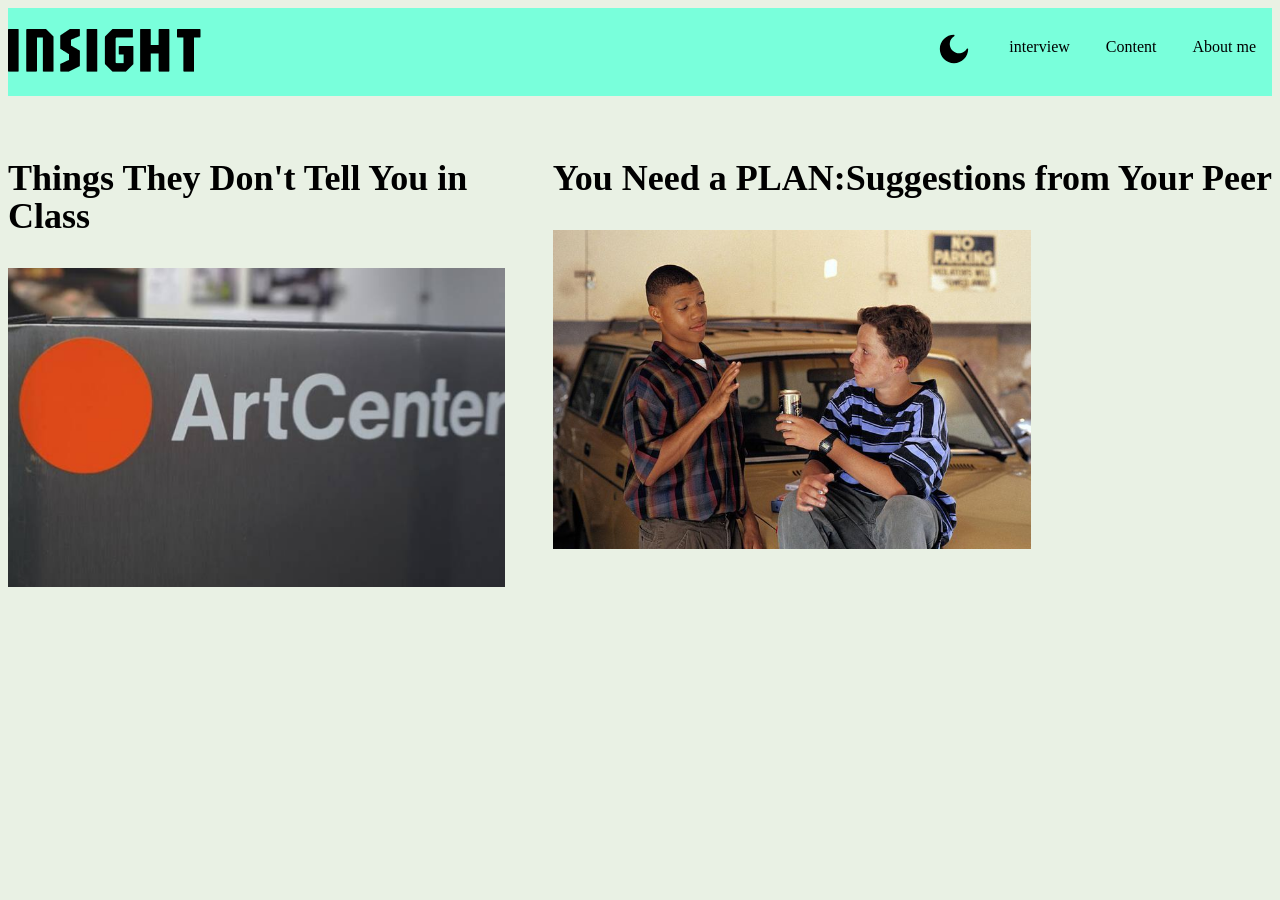
==== homepage.html @ 10795c7b "First commit" ====
<!DOCTYPE html>
<html lang="en">

<head>
    <meta charset="utf-8">
        <link href="https://fonts.googleapis.com/css2?family=Jockey+One&display=swap" rel="stylesheet">
    	<link href="css.css" rel="stylesheet" type="text/css">

        <script src="https://ajax.googleapis.com/ajax/libs/jquery/3.5.1/jquery.min.js"></script>
	<script src="js/scripts.js"></script>
    </head>

    <body>
        <div class="nav">

            <div class="logo">
            <a href="homepage.html">
            <img src="img/INSIGHT.png" alt="Logo">
            </a>
            </div>

            <div class="darkmode">
            
            <button class="mode-btn  js-mode">
            <svg width="34" height="34" viewBox="0 0 34 34" fill="none" xmlns="http://www.w3.org/2000/svg">
            <path d="M17 29.1667C24.8243 29.1667 31.1667 22.8243 31.1667 15C31.1667 14.3441 30.1835 14.235 29.8449 14.7974C29.1228 15.9936 28.1379 17.0097 26.9649 17.7688C25.7918 18.528 24.4614 19.0102 23.0744 19.179C21.6874 19.3479 20.2802 19.1988 18.9593 18.7432C17.6385 18.2876 16.4386 17.5374 15.4506 16.5494C14.4626 15.5614 13.7124 14.3616 13.2568 13.0407C12.8012 11.7198 12.6522 10.3126 12.821 8.92558C12.9898 7.53858 13.472 6.20818 14.2312 5.03516C14.9903 3.86213 16.0064 2.87725 17.2026 2.15509C17.765 1.81509 17.6559 0.833344 17 0.833344C9.17576 0.833344 2.83334 7.17576 2.83334 15C2.83334 22.8243 9.17576 29.1667 17 29.1667Z" fill="black"/>
            </svg>
            </button>

            <button class="ham js-menu">
            <svg width="29" height="27" viewBox="0 0 29 27" fill="none" xmlns="http://www.w3.org/2000/svg">
            <path d="M26.9792 21.5833C27.573 21.5836 28.144 21.8124 28.5738 22.2222C29.0037 22.632 29.2593 23.1915 29.2879 23.7847C29.3164 24.3779 29.1156 24.9593 28.7271 25.4085C28.3387 25.8577 27.7923 26.1402 27.2012 26.1975L26.9792 26.2083H2.3125C1.71862 26.208 1.14762 25.9793 0.717821 25.5695C0.288016 25.1596 0.0323565 24.6002 0.00381676 24.007C-0.0247229 23.4138 0.176046 22.8323 0.56452 22.3832C0.952995 21.934 1.4994 21.6514 2.0905 21.5941L2.3125 21.5833H26.9792ZM26.9792 10.7917C27.5925 10.7917 28.1807 11.0353 28.6144 11.469C29.048 11.9027 29.2917 12.4909 29.2917 13.1042C29.2917 13.7175 29.048 14.3057 28.6144 14.7394C28.1807 15.173 27.5925 15.4167 26.9792 15.4167H2.3125C1.69919 15.4167 1.11099 15.173 0.677316 14.7394C0.243638 14.3057 0 13.7175 0 13.1042C0 12.4909 0.243638 11.9027 0.677316 11.469C1.11099 11.0353 1.69919 10.7917 2.3125 10.7917H26.9792ZM26.9792 0C27.5925 0 28.1807 0.243638 28.6144 0.677316C29.048 1.11099 29.2917 1.69919 29.2917 2.3125C29.2917 2.92581 29.048 3.51401 28.6144 3.94769C28.1807 4.38136 27.5925 4.625 26.9792 4.625H2.3125C1.69919 4.625 1.11099 4.38136 0.677316 3.94769C0.243638 3.51401 0 2.92581 0 2.3125C0 1.69919 0.243638 1.11099 0.677316 0.677316C1.11099 0.243638 1.69919 0 2.3125 0H26.9792Z" fill="black"/>
            </svg>
            </button>


            </div>

        <nav class="site-nav">
            <ul>
                <li><a href="#">interview</a></li>
                <li><a href="#">Content</a></li>
                <li><a href="#">About me</a></li>
            </ul>
        </nav>
        </div>

        <div class="HOME">

        <a href="index.html" class="HOMEC1">
            <div class="HOME_title">
            <h2>Things They Don't Tell You in Class</h2>
            </div>
            <div class="HOME_titleimg">
            <img src="img/ACCD.png" alt="ACCD IMG" class="ACCD">
            </div>
        </a>


        <a href="index.html" class="HOMEC1">
            <div class="HOME_title">
            <h2>You Need a PLAN:Suggestions from Your Peer</h2>
            </div>
            <div class="HOME_titleimg">
            <img src="img/Peer.png" alt="ACCD IMG">
            </div>
        </a>

        </div>
    </body>
</html>
---- css.css ----
:root{
    --color-bgblue:#79FFDB;
    --color-bggreem:#E9F1E4;
    --color-green:#354920;
    --color-font:#000000;
    --color-highlight:#FDEBEB;
}

body.dark-mode {
    --color-bgblue: #2F4E46;
    --color-bggreem: #0E1206;
    --color-green: #a8d5a2;
    --color-font:#F3F3F3;
    --color-highlight:#5A4647;
}






body{
    background: var(--color-bggreem);
    color:var(--color-font);
}


.nav{
    
    display: flex;
    flex-wrap: wrap; 
    padding:16px 0px;
    background-color: var(--color-bgblue);
    align-items: center;
    @media screen and (min-width: 850px) {
       display:grid;
		grid-template-columns: auto 1fr auto;
         
    }
}
    

.darkmode{
    margin-left: auto;
    display: flex;
    
}

.js-mode{
    background-color: var(--color-bgblue);
    outline: none;
    border: none;
}

.ham{
     display: none;
     background-color: var(--color-bgblue);
    outline: none;
    border: none;

      @media screen and (max-width: 850px) {
		display: flex;
	 }
}

.darkmode svg{
    padding-right: 1rem;
}

.site-nav{
    width: 100%;    
    margin-bottom: 0;
    display: none;
    
    @media screen and (min-width: 850px) {
        width: auto;        
        margin-left: auto; 
        display: flex;
         
    }
}

body.show-menu .site-nav {
    display: block;
}
    

.site-nav ul {
    
    padding: 0;
    margin: 0;
       @media screen and (min-width: 850px) {
        display: inline-block;  
        margin-bottom: 0;
        
    }
}

a {
    text-decoration: none;
    border-radius: 25px;
    color:var(--color-font);
    padding: 0;
    
}


.site-nav li{
    padding: 0;
    display: block;
    border-bottom: 1.5px solid #000;
    padding: 14px 16px;
    margin-bottom: 10px;
    text-align: center;
    background-color: none;
    list-style-type: none;
       @media screen and (min-width: 850px) {
        display: inline-block; 
        border-bottom: 0px solid #000;       
    }
}

h1{
    font-size: 4rem;
    font-family: "Jockey One";
    font-weight: 400;
    line-height: 105%;
    margin-bottom: 8px;
    

    @media screen and (min-width: 850px) {
		font-family: "Jockey One";
        font-size: 6rem;
        font-weight: 400;
        line-height: 105%;
        margin-left: 4rem;
        margin-right: 4rem;
	}
}

.subtitle{
    display: flex;
    font-family: "Inter UI";
    font-size: 0.9375rem;
    font-style: normal;
    font-weight: 400;
    @media screen and (min-width: 850px) {
        font-size: 1.5rem;
        font-style: normal;
        font-weight: 400;
        line-height: normal;
        margin-left: 4rem;
    margin-right: 4rem;
	}
}

.date{
    margin-left: auto;
    
}

.introduction{
    font-family: Inter;
    font-size: 1rem;
    font-weight: 700;
    
     @media screen and (min-width: 850px) {
        width: 50rem;
        font-size: 1.3125rem;
        font-style: normal;
        font-weight: 700;
        text-align: center;
        margin-left: 4rem;
    margin-right: 4rem;
     }
}

.interviewpeople {
    padding: 16px 20px;
    list-style-type: none;
    
    @media screen and (min-width: 850px) {
		display: grid;
		grid-template-columns: 1fr 1fr;
		align-items: center;
		margin-left: var(--margin-outside);
		margin-right: var(--margin-outside);
		border-radius: 1rem;
		padding-top: 3rem;
		max-width: var(--max-width);
        margin-left: 4rem;
    margin-right: 4rem;
	}
    
}

.interview ul {
    display: grid;
    grid-template-columns: auto auto;  
    justify-content: center;
    align-items: center;
    list-style-type: none;
    padding: 0;
    gap: 1rem;
}

.interviewimg img{
    width: 4.875rem;
    height: 4.875rem;
    flex-shrink: 0;
    aspect-ratio: 1/1;
    border: 1.5px solid #000;
}

.interviewtitle{
     text-align: center;
     border-bottom: 1.5px solid #000;
     font-weight: bold;
}

.question1{
    background-color: var(--color-bgblue);
    padding-bottom: 4rem;
    padding-top:4rem;
    justify-content: center;
    display: grid;
    @media screen and (min-width: 850px) {
       width:100%;
       padding-top:12rem;
       padding-bottom:12rem;
       
     }
    
}

.question1 h3{
    margin-left: 3rem;
    margin-bottom: 0.3rem;
    flex:1;
    @media screen and (min-width: 850px) {
        font-family: "Jockey One";
        font-size: 2rem;
        font-style: normal;
        font-weight: 400;
        margin-left: 4rem;
    margin-right: 4rem;
     }
}

.question1 h2{
    margin-left: 3rem;
    font-family: Inter;
    font-size: 2.25rem;
    font-style: normal;
    margin-top: 0.3rem;
    font-weight: 700;
    @media screen and (min-width: 850px) {
        font-family: "Jockey One";
        font-size: 4rem;
        font-style: normal;
        font-weight: 400;
        line-height: normal;
        margin-left: 4rem;
    margin-right: 4rem;
     }
}

.Jerry{
    display: flex;
    flex-direction: column;
    align-items: flex-start;
    gap: 0rem;
    width:80%;   
    margin: 0 auto;   
    margin-bottom:1.2rem;  
    @media screen and (min-width: 850px) {
		display: grid;
		grid-template-columns: 1fr 3fr;
		align-items: center;
		padding-top: 3rem;
        width: 50%;
	}
}

.Jerryname{
    background:var(--color-highlight);
    width: fit-content;
    height: fit-content;
    font-weight: bold;
}

.Jerryname p{
    margin: 0;
    align-items: top;
    
}

.Jerryanswer p{
    margin-top: 0.5rem;
    @media screen and (min-width: 850px) {
		font-size: 1.3125rem;
        font-style: normal;
    	}
}

.Jerryanswer{
    flex:2;
}

.Shanna{
    display: flex;
    flex-direction: column;
    align-items: flex-start;
    gap: 0rem;
    width: 80%;       
    margin: 0 auto;  
    margin-bottom:1.2rem; 
    @media screen and (min-width: 850px) {
		display: grid;
		grid-template-columns: 1fr 3fr;
		align-items: center;
		padding-top: 3rem;
        width:50%;
	} 
}

.Shannaanswer{
    font-weight: bold;
    @media screen and (min-width: 850px) {
		font-size: 1.3125rem;
        font-style: normal;
    	}
}

.Shannaname p {
    margin: 0;
}

.Shannaanswer p{
    margin-top: 0rem;
}

.Shannaname{
    font-weight: bold;
}

.Buildings{
    text-align: center;
}
.NSM{
   	width: 21.875rem;
    aspect-ratio: 175/131;
    @media screen and (min-width: 850px) {
		height: 19.9375rem;
        width: auto;
    }
}

.HTL{
    width: 21.875rem;
    aspect-ratio: 239/319;
    @media screen and (min-width: 850px) {
		height: 19.9375rem;
        width: auto;
        margin-left: 10rem;
    }
}

.Me{
    color:var(--color-green);
}

h2{
    font-size: 2.25rem;
    font-family: "Jockey One";
    font-weight: 400;
    line-height: 105%;
    margin-bottom: 8px;
    margin: 0 auto;
}

.site-footer{
    background-color: var(--color-bgblue);
    padding:16px 0px;
    display: flex;
}

.ins{
    margin-left: auto;
    display: flex;
    align-items: center;
    gap: 0.5rem;
}


/*HOMEPAGE CSS*/


.HOMEC1 h2{
    font-family: Inter;
    font-size: 2.25rem;
    font-style: normal;
    margin-top: 0.3rem;
    font-weight: 700; 
    margin-left:0;  
    margin-top: 4rem;

    

}

.HOME{
    @media screen and (min-width: 850px) {
       display:grid;
		grid-template-columns: 1fr auto;
         
    }

}

.HOMEC1 img{
    margin-top: 2rem;
    width: 100%;
    height:auto;

    @media screen and (min-width: 850px) {
		height: 19.9375rem;
        width: auto;
    }
}
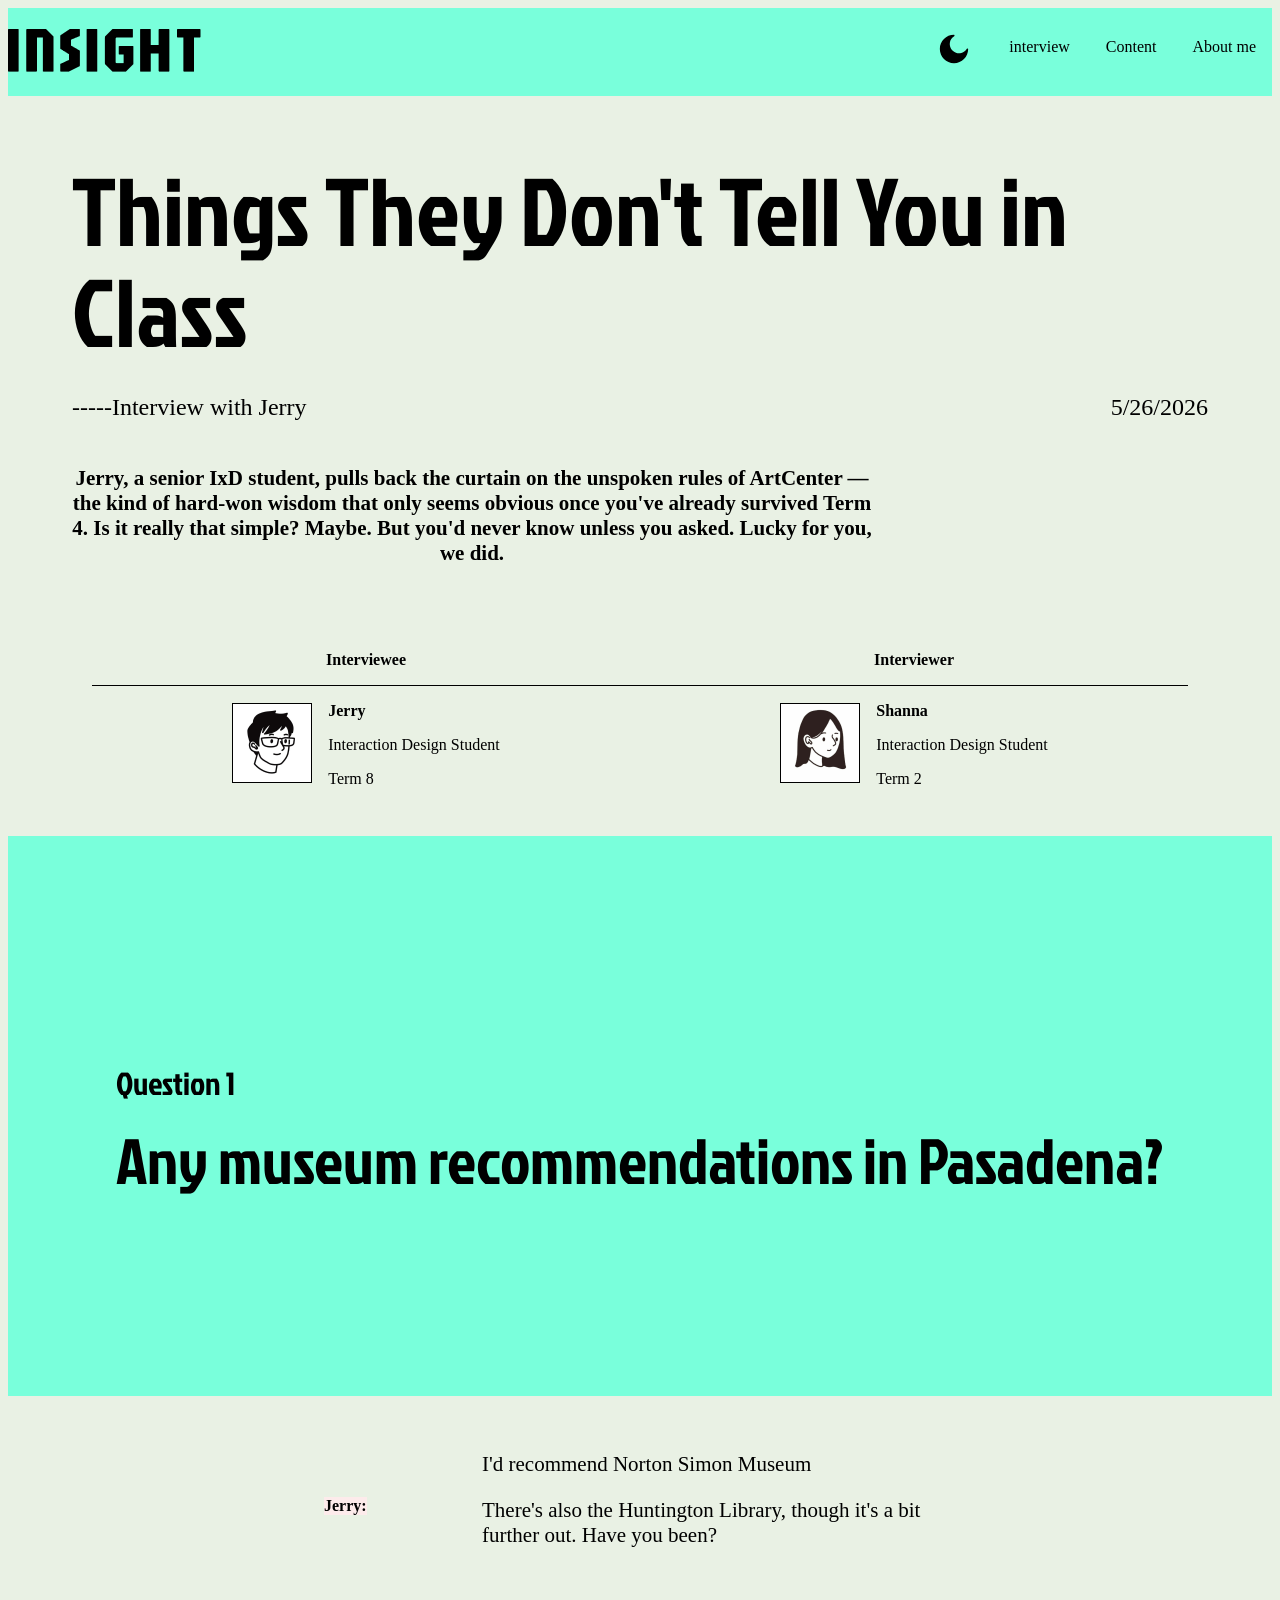
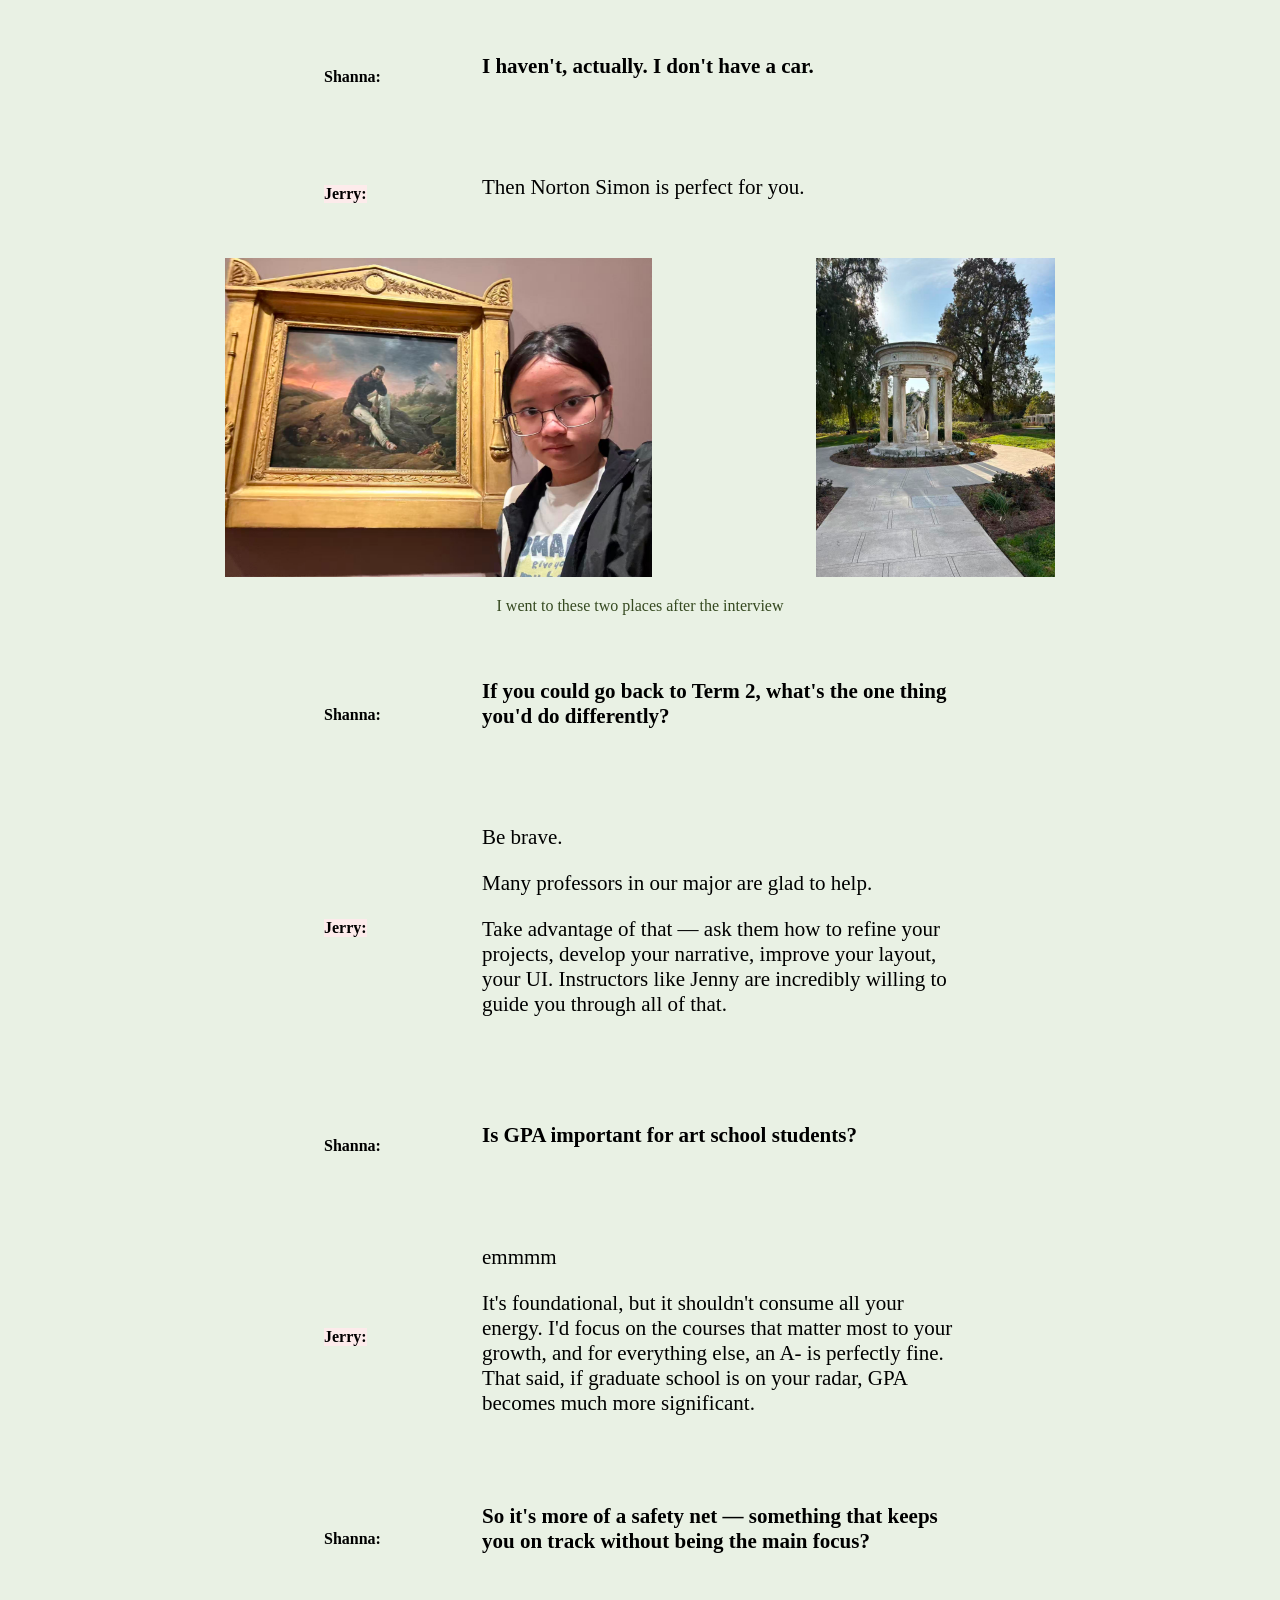
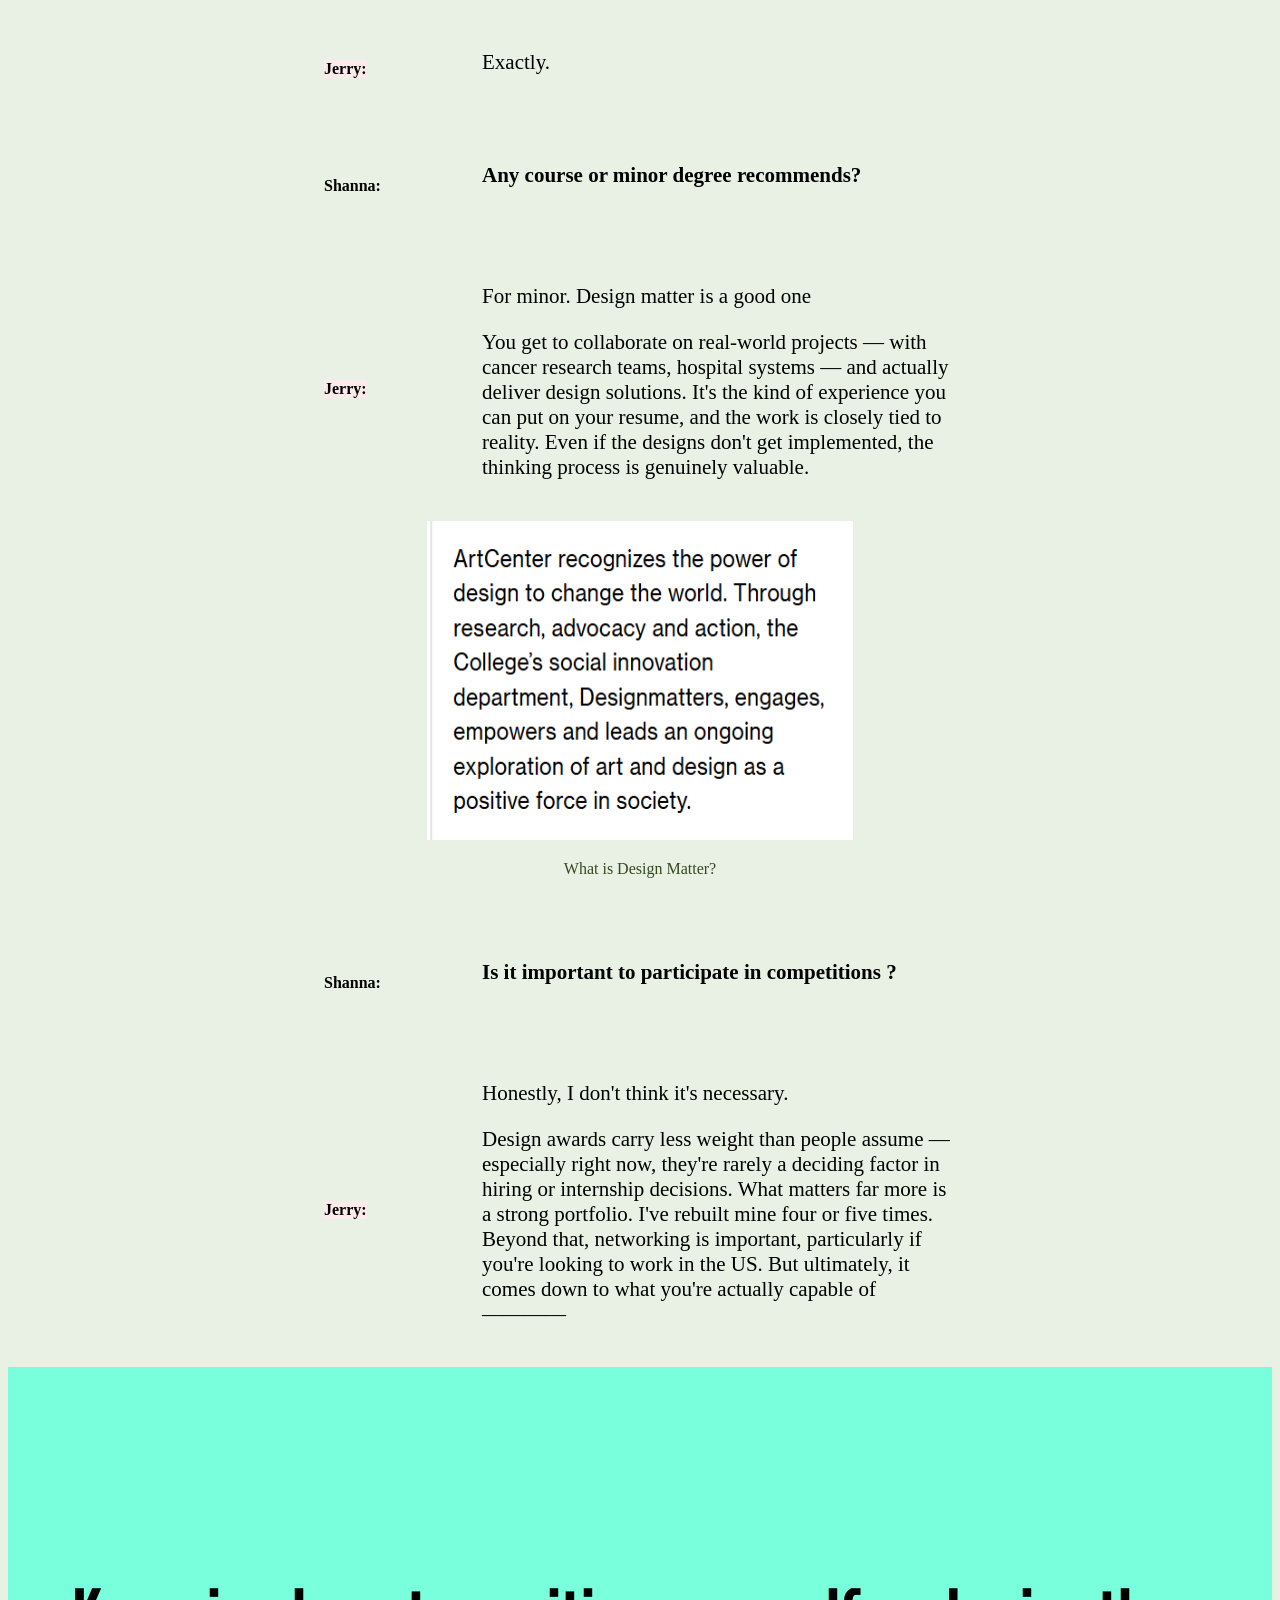
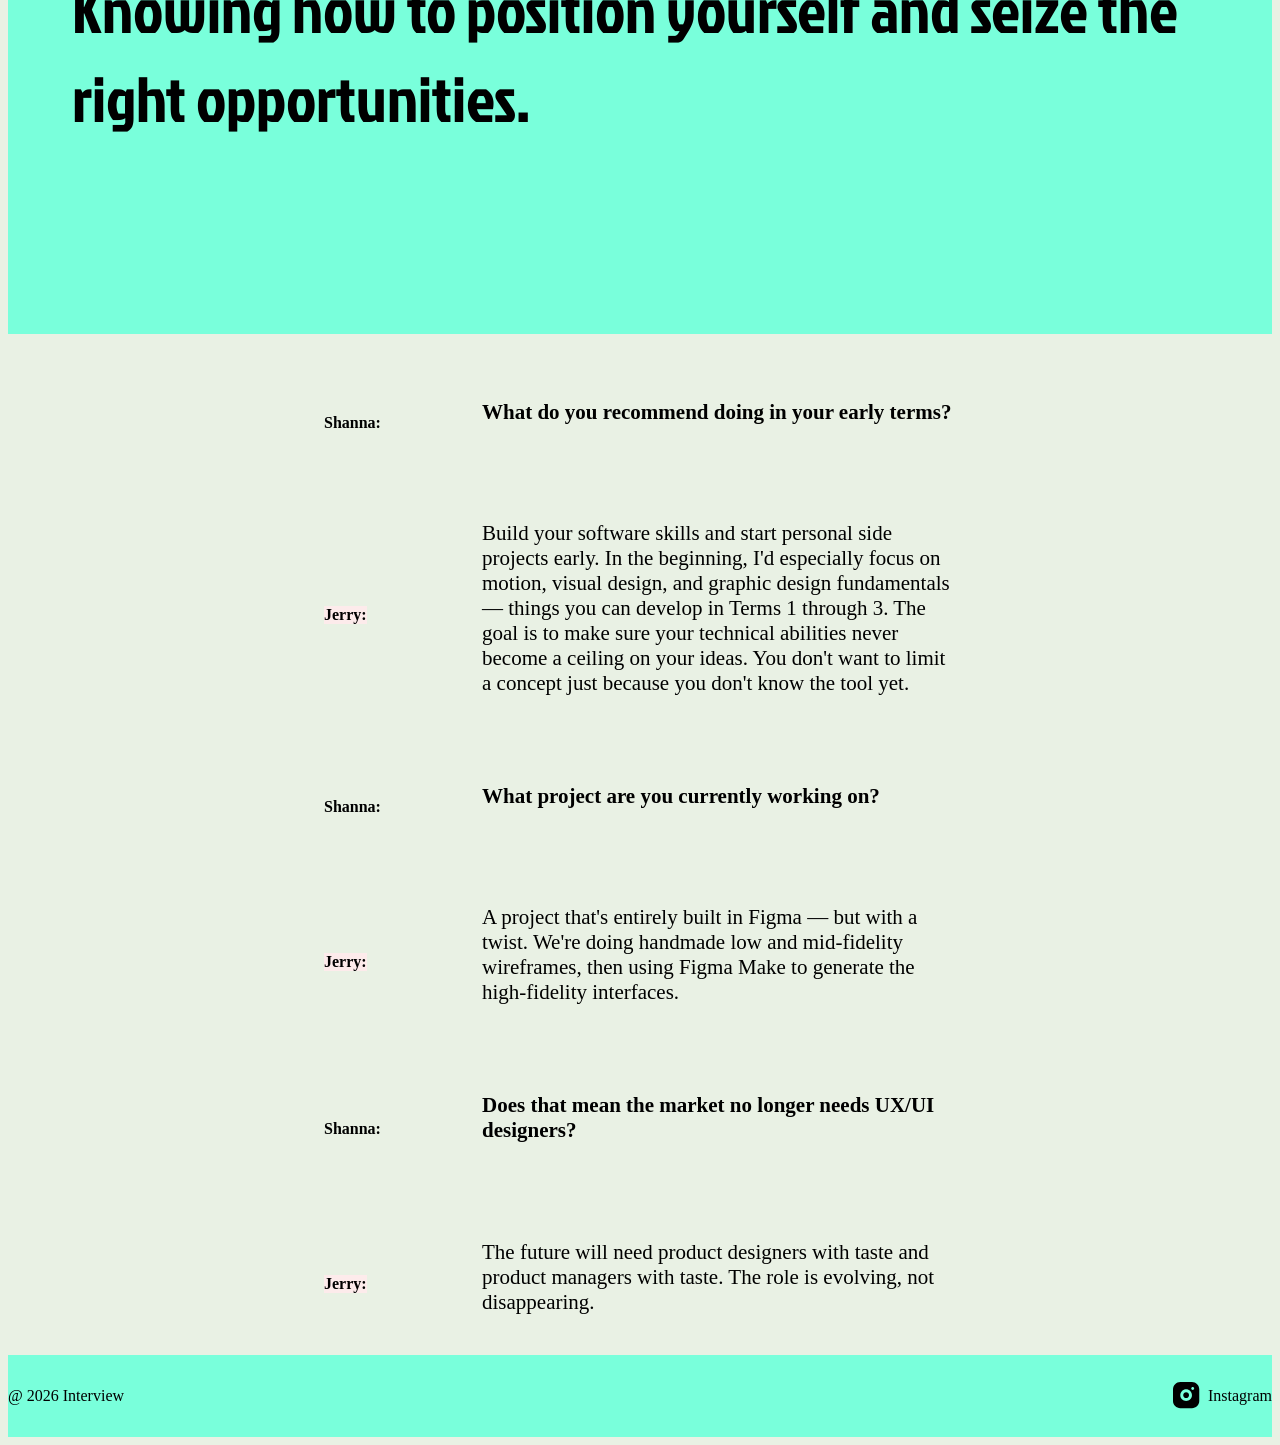
==== commit 99d16283: "Change name" ====
--- a/homepage.html
+++ b/homepage.html
@@ -14,7 +14,7 @@
         <div class="nav">
 
             <div class="logo">
-            <a href="homepage.html">
+            <a href="index.html">
             <img src="img/INSIGHT.png" alt="Logo">
             </a>
             </div>
@@ -45,27 +45,293 @@
         </nav>
         </div>
 
-        <div class="HOME">
-
-        <a href="index.html" class="HOMEC1">
-            <div class="HOME_title">
-            <h2>Things They Don't Tell You in Class</h2>
+        <div class="title">
+            <h1>Things They Don't Tell You in Class</h1>
+        </div>
+
+        <div class="subtitle">
+            <p>-----Interview with Jerry</p>
+        
+        <div class="date">
+            <p>5/26/2026</p>
+        </div>
+        </div>
+        
+
+        <div class="introduction">
+            <p>Jerry, a senior IxD student, pulls back the curtain on the unspoken rules of ArtCenter — the kind of hard-won wisdom that only seems obvious once you've already survived Term 4. Is it really that simple? Maybe. But you'd never know unless you asked. Lucky for you, we did.</p>
+        </div>
+
+        <ul class="interviewpeople">
+
+    <li class="interview">
+        <div class="interviewtitle">
+            <p>Interviewee</p>
+        </div>
+
+        <ul>
+
+        <li class="interviewimg">
+        <img src="img/JIMG.png" alt="Photo of Jerry">
+        </li>
+
+        <li class="interviewintro">
+            <p><strong>Jerry</strong></p>
+            <p>Interaction Design Student</p>
+            <p>Term 8</p>
+        </li>
+
+        </ul>
+    </li>
+
+    <li class="interview">
+        <div class="interviewtitle">
+            <p>Interviewer</p>
+        </div>
+        
+        <ul>
+
+        <li class="interviewimg">
+        <img src="img/SIMG.png" alt="Photo of Shanna">
+        </li>
+
+        <li class="interviewintro">
+            <p><strong>Shanna</strong></p>
+            <p>Interaction Design Student</p>
+            <p>Term 2</p>
+        </li>
+
+        </ul>
+        
+    </li>
+    </ul>
+
+
+        <div class="question1">
+            <h3>Question 1</h3>
+            <h2>Any museum recommendations in Pasadena?</h2>
+        </div>
+
+        <div class="Jerry">
+        <div class="Jerryname">
+            <p>Jerry:</p>
+        </div>
+        <div class="Jerryanswer">
+            <p>I'd recommend Norton Simon Museum</p>
+            
+            <p>There's also the Huntington Library, though it's a bit further out. Have you been?</p>
+        </div>
+        </div>
+
+        <br>
+        
+        <div class="Shanna">
+        <div class="Shannaname">
+            <p>Shanna:</p>
+        </div>
+        <div class="Shannaanswer">
+            <p><span>I haven't, actually. I don't have a car.</p>
+        </div>
+        </div>
+
+        <div class="Jerry">
+        <div class="Jerryname">
+            <p>Jerry:</p>
+        </div>
+        <div class="Jerryanswer">
+            <p>Then Norton Simon is perfect for you.</p>
+        </div>
+        </div>
+
+        <br>
+
+        <div class="Buildings">          
+            <img class="NSM" src="img\NSM.png" alt="Photo of Norton Simon Museum">
+            <img  class="HTL" src="img/HTL.png" alt="Photo of Huntington Library">
+            <div class="Me">
+                <p>I went to these two places after the interview</p>
             </div>
-            <div class="HOME_titleimg">
-            <img src="img/ACCD.png" alt="ACCD IMG" class="ACCD">
-            </div>
-        </a>
-
-
-        <a href="index.html" class="HOMEC1">
-            <div class="HOME_title">
-            <h2>You Need a PLAN:Suggestions from Your Peer</h2>
-            </div>
-            <div class="HOME_titleimg">
-            <img src="img/Peer.png" alt="ACCD IMG">
-            </div>
-        </a>
-
-        </div>
+        </div>
+
+        
+        <div class="Shanna">
+        <div class="Shannaname">
+            <p>Shanna:</p>
+        </div>
+        <div class="Shannaanswer">
+            <p> If you could go back to Term 2, what's the one thing you'd do differently?</p>
+        </div>
+        </div>
+        
+        <div class="Jerry">
+        <div class="Jerryname">
+            <p>Jerry:</p>
+        </div>
+        <div class="Jerryanswer">
+            <p>Be brave. </p>
+            <p>Many professors in our major are glad to help.</p>
+            <p>Take advantage of that — ask them how to refine your projects, develop your narrative, improve your layout, your UI. Instructors like Jenny are incredibly willing to guide you through all of that.</p>
+        </div>
+        </div>
+        
+        <br>
+
+        <div class="Shanna">
+        <div class="Shannaname">
+            <p>Shanna:</p>
+        </div>
+        <div class="Shannaanswer">
+            <p> Is GPA important for art school students?</p>
+        </div>
+        </div>
+
+        <div class="Jerry">
+        <div class="Jerryname">
+            <p>Jerry:</p>
+        </div>
+        <div class="Jerryanswer">
+            <p>emmmm</p>
+            <p>It's foundational, but it shouldn't consume all your energy. I'd focus on the courses that matter most to your growth, and for everything else, an A- is perfectly fine. That said, if graduate school is on your radar, GPA becomes much more significant.</p>
+        </div>
+        </div>
+
+        <div class="Shanna">
+        <div class="Shannaname">
+            <p>Shanna:</p>
+        </div>
+        <div class="Shannaanswer">
+            <p>So it's more of a safety net — something that keeps you on track without being the main focus?</p>
+        </div>
+        </div>
+
+        <div class="Jerry">
+         <div class="Jerryname">
+            <p>Jerry:</p>
+        </div>
+        <div class="Jerryanswer">
+            <p>Exactly.</p>
+        </div>
+        </div>
+
+        <div class="Shanna">
+        <div class="Shannaname">
+            <p>Shanna:</p>
+        </div>
+        <div class="Shannaanswer">
+            <p>Any course or minor degree recommends?</p>
+        </div>
+        </div>
+
+        <div class="Jerry">
+        <div class="Jerryname">
+            <p>Jerry:</p>
+        </div>
+        <div class="Jerryanswer">
+            <p>For minor. Design matter is a good one</p>
+            <p>You get to collaborate on real-world projects — with cancer research teams, hospital systems — and actually deliver design solutions. It's the kind of experience you can put on your resume, and the work is closely tied to reality. Even if the designs don't get implemented, the thinking process is genuinely valuable.</p>
+        </div>
+        </div>
+
+        <div class="disignmatter">
+            <div class="Buildings">
+            <img class="NSM" src="img/DM.png" alt="Photo of Design Matter project">
+            <div class="Me">
+            <p>What is Design Matter?</p>
+        </div>
+        </div>
+        </div>
+        
+
+        <br>
+
+        <div class="Shanna">
+        <div class="Shannaname">
+            <p>Shanna:</p>
+        </div>
+        <div class="Shannaanswer">
+            <p>Is it important to participate in competitions ?</p>
+        </div>
+        </div>
+
+        <div class="Jerry">
+        <div class="Jerryname">
+            <p>Jerry:</p>
+        </div>
+        <div class="Jerryanswer">
+            <p>Honestly, I don't think it's necessary.</p>
+            <p>Design awards carry less weight than people assume — especially right now, they're rarely a deciding factor in hiring or internship decisions. What matters far more is a strong portfolio. I've rebuilt mine four or five times. Beyond that, networking is important, particularly if you're looking to work in the US. But ultimately, it comes down to what you're actually capable of ————</p>
+        </div>
+        </div>
+
+        <div class="question1">
+        <h2>Knowing how to position yourself and seize the right opportunities.</h2>
+        </div>
+
+        <br>
+
+        <div class="Shanna">
+        <div class="Shannaname">
+            <p>Shanna:</p>
+        </div>
+        <div class="Shannaanswer">
+            <p>What do you recommend doing in your early terms?</p>
+        </div>
+        </div>
+
+        <div class="Jerry">
+        <div class="Jerryname">
+            <p>Jerry:</p>
+        </div>
+        <div class="Jerryanswer">
+            <p>Build your software skills and start personal side projects early. In the beginning, I'd especially focus on motion, visual design, and graphic design fundamentals — things you can develop in Terms 1 through 3. The goal is to make sure your technical abilities never become a ceiling on your ideas. You don't want to limit a concept just because you don't know the tool yet.</p>
+        </div>
+        </div>
+
+        <div class="Shanna">
+        <div class="Shannaname">
+            <p>Shanna:</p>
+        </div>  
+        <div class="Shannaanswer">
+            <p>What project are you currently working on?</p>
+        </div>
+        </div>
+
+        <div class="Jerry">
+        <div class="Jerryname">
+            <p>Jerry:</p>
+        </div>
+        <div class="Jerryanswer">
+            <p>A project that's entirely built in Figma — but with a twist. We're doing handmade low and mid-fidelity wireframes, then using Figma Make to generate the high-fidelity interfaces.</p>
+        </div>
+        </div>
+
+        <div class="Shanna">
+        <div class="Shannaname">
+            <p>Shanna:</p>
+        </div>
+        <div class="Shannaanswer">
+            <p>Does that mean the market no longer needs UX/UI designers?</p>
+        </div>
+        </div>
+
+        <div class="Jerry">
+        <div class="Jerryname">
+            <p>Jerry:</p>
+        </div>
+        <div class="Jerryanswer">
+            <p> The future will need product designers with taste and product managers with taste. The role is evolving, not disappearing.</p>
+        </div>
+        </div>
+
+        <footer class="site-footer">
+		<p>@ 2026 Interview</p>
+
+        <div class="ins">
+            <svg width="27" height="27" viewBox="0 0 27 27" fill="none" xmlns="http://www.w3.org/2000/svg">
+            <path d="M18.9583 0C20.8922 0 22.7469 0.768227 24.1143 2.13568C25.4818 3.50313 26.25 5.3578 26.25 7.29167V18.9583C26.25 20.8922 25.4818 22.7469 24.1143 24.1143C22.7469 25.4818 20.8922 26.25 18.9583 26.25H7.29167C5.3578 26.25 3.50313 25.4818 2.13568 24.1143C0.768227 22.7469 0 20.8922 0 18.9583V7.29167C0 5.3578 0.768227 3.50313 2.13568 2.13568C3.50313 0.768227 5.3578 0 7.29167 0H18.9583ZM13.125 7.29167C11.5779 7.29167 10.0942 7.90625 9.00021 9.00021C7.90625 10.0942 7.29167 11.5779 7.29167 13.125C7.29167 14.6721 7.90625 16.1558 9.00021 17.2498C10.0942 18.3438 11.5779 18.9583 13.125 18.9583C14.6721 18.9583 16.1558 18.3438 17.2498 17.2498C18.3438 16.1558 18.9583 14.6721 18.9583 13.125C18.9583 11.5779 18.3438 10.0942 17.2498 9.00021C16.1558 7.90625 14.6721 7.29167 13.125 7.29167ZM13.125 10.2083C13.8985 10.2083 14.6404 10.5156 15.1874 11.0626C15.7344 11.6096 16.0417 12.3515 16.0417 13.125C16.0417 13.8985 15.7344 14.6404 15.1874 15.1874C14.6404 15.7344 13.8985 16.0417 13.125 16.0417C12.3515 16.0417 11.6096 15.7344 11.0626 15.1874C10.5156 14.6404 10.2083 13.8985 10.2083 13.125C10.2083 12.3515 10.5156 11.6096 11.0626 11.0626C11.6096 10.5156 12.3515 10.2083 13.125 10.2083ZM19.6875 5.10417C19.3007 5.10417 18.9298 5.25781 18.6563 5.5313C18.3828 5.80479 18.2292 6.17573 18.2292 6.5625C18.2292 6.94927 18.3828 7.32021 18.6563 7.5937C18.9298 7.86719 19.3007 8.02083 19.6875 8.02083C20.0743 8.02083 20.4452 7.86719 20.7187 7.5937C20.9922 7.32021 21.1458 6.94927 21.1458 6.5625C21.1458 6.17573 20.9922 5.80479 20.7187 5.5313C20.4452 5.25781 20.0743 5.10417 19.6875 5.10417Z" fill="black"/>
+            </svg>
+            <p class="ins_word">Instagram</p>
+        </div>
+	</footer>
     </body>
-</html>
+</html>
